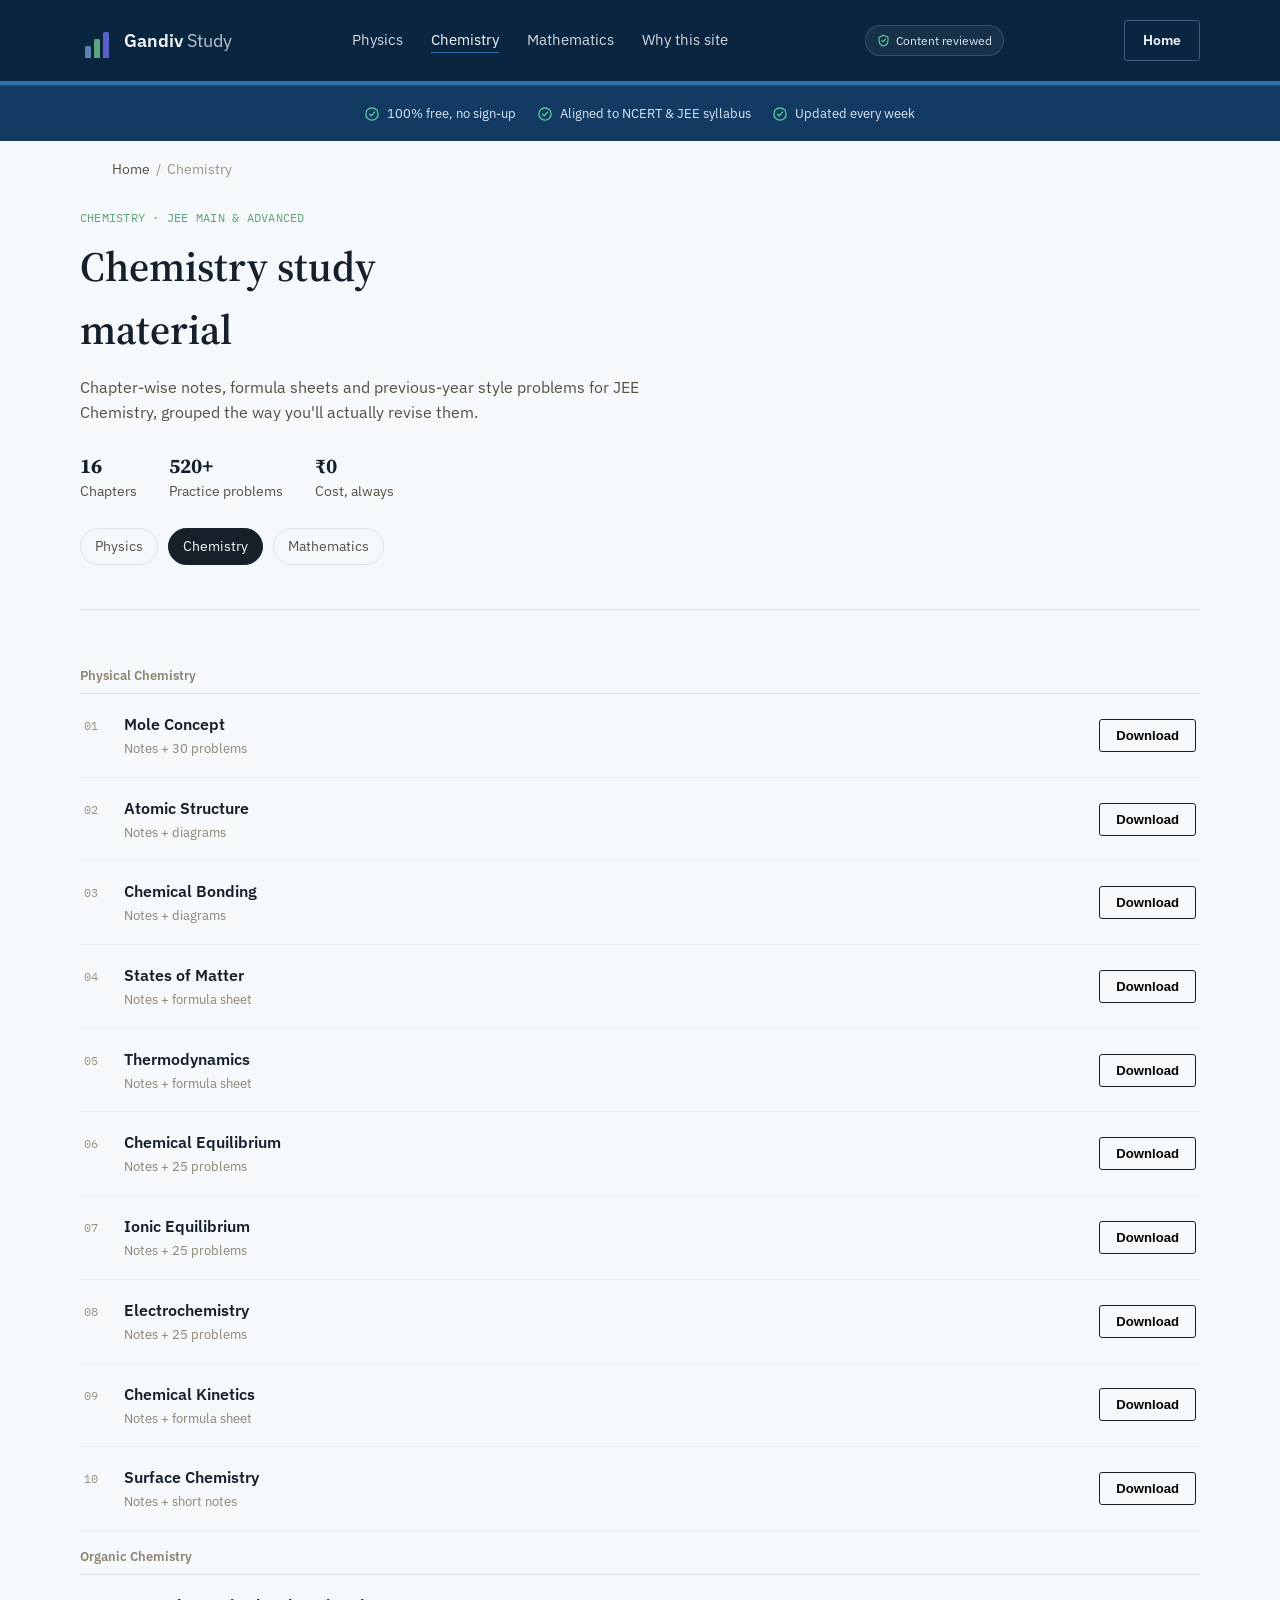
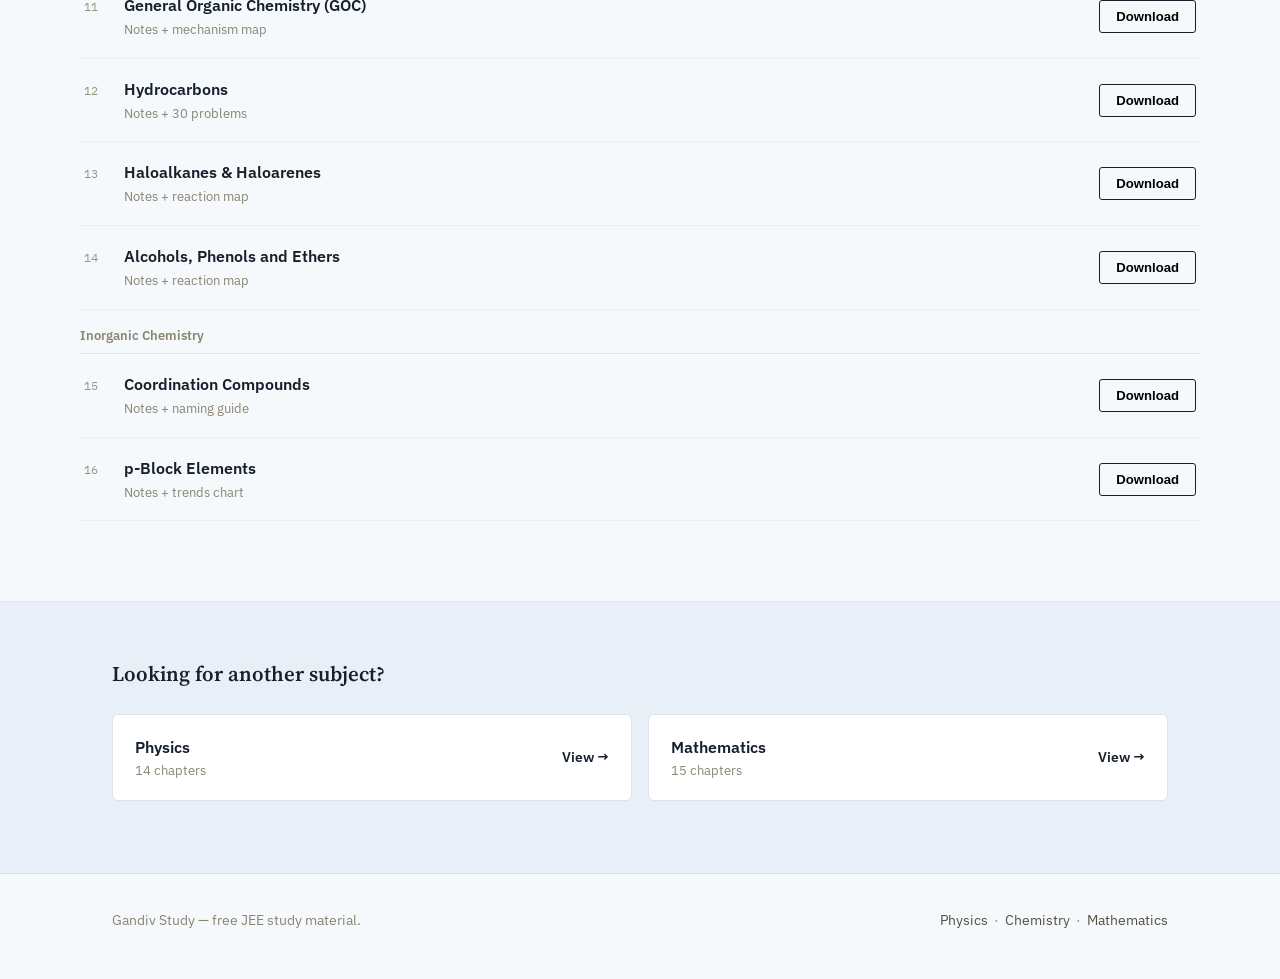
==== chemistry.html @ 2a43a939 "Add files via upload" ====
<!DOCTYPE html>
<html lang="en">
<head>
<meta charset="UTF-8">
<meta name="viewport" content="width=device-width, initial-scale=1.0">
<title>Chemistry — Gandiv Study</title>
<meta name="description" content="Free JEE Chemistry notes, formula sheets and practice problems across Physical, Organic and Inorganic Chemistry.">
<meta name="robots" content="index, follow">
<link rel="canonical" href="https://gurujeestudy.netlify.app/chemistry.html">
<link rel="icon" href="data:image/svg+xml,%3Csvg xmlns='http://www.w3.org/2000/svg' viewBox='0 0 32 32'%3E%3Crect width='32' height='32' rx='6' fill='%2316213E'/%3E%3Crect x='6' y='18' width='5' height='9' rx='1' fill='%235B84B1'/%3E%3Crect x='13.5' y='13' width='5' height='14' rx='1' fill='%235FA37B'/%3E%3Crect x='21' y='7' width='5' height='20' rx='1' fill='%23E8A33D'/%3E%3C/svg%3E">
<link rel="preconnect" href="https://fonts.googleapis.com">
<link href="https://fonts.googleapis.com/css2?family=Source+Serif+4:opsz,wght@8..60,400;8..60,600;8..60,700&family=IBM+Plex+Sans:wght@400;500;600;700&family=IBM+Plex+Mono:wght@500&display=swap" rel="stylesheet">
<link rel="stylesheet" href="style.css">
</head>
<body>

<header>
  <div class="wrap nav">
    <a href="index.html" class="brand">
      <span class="mark">
        <span class="bar" style="height:12px; background:#5B84B1;"></span>
        <span class="bar" style="height:19px; background:#5FA37B;"></span>
        <span class="bar" style="height:26px; background:var(--indigo);"></span>
      </span>
      <span class="word">Gandiv<span class="light">Study</span></span>
    </a>
    <nav class="links">
      <a href="physics.html">Physics</a>
      <a href="chemistry.html" style="opacity:1; border-color:var(--blue);">Chemistry</a>
      <a href="maths.html">Mathematics</a>
      <a href="index.html#why">Why this site</a>
    </nav>
    <span class="verified-chip"><svg width="13" height="13" viewBox="0 0 16 16" fill="none"><path d="M8 1.5l5.5 2.4v4c0 3.6-2.4 6-5.5 6.8-3.1-.8-5.5-3.2-5.5-6.8v-4L8 1.5z" stroke="#5FD9A4" stroke-width="1.3" stroke-linejoin="round"/><path d="M5.8 8l1.6 1.6L10.4 6.4" stroke="#5FD9A4" stroke-width="1.3" stroke-linecap="round" stroke-linejoin="round"/></svg>Content reviewed</span>
    <a href="index.html" class="btn btn-ghost" style="padding:9px 18px; font-size:0.88rem;">Home</a>
  </div>
</header>
<div class="trust-strip compact">
  <div class="wrap">
    <div class="trust-badge">
      <svg width="14" height="14" viewBox="0 0 16 16" fill="none"><circle cx="8" cy="8" r="7" stroke="#5FD9A4" stroke-width="1.4"/><path d="M5 8.2l2 2 4-4.4" stroke="#5FD9A4" stroke-width="1.4" stroke-linecap="round" stroke-linejoin="round"/></svg>
      100% free, no sign-up
    </div>
    <div class="trust-badge">
      <svg width="14" height="14" viewBox="0 0 16 16" fill="none"><circle cx="8" cy="8" r="7" stroke="#5FD9A4" stroke-width="1.4"/><path d="M5 8.2l2 2 4-4.4" stroke="#5FD9A4" stroke-width="1.4" stroke-linecap="round" stroke-linejoin="round"/></svg>
      Aligned to NCERT & JEE syllabus
    </div>
    <div class="trust-badge">
      <svg width="14" height="14" viewBox="0 0 16 16" fill="none"><circle cx="8" cy="8" r="7" stroke="#5FD9A4" stroke-width="1.4"/><path d="M5 8.2l2 2 4-4.4" stroke="#5FD9A4" stroke-width="1.4" stroke-linecap="round" stroke-linejoin="round"/></svg>
      Updated every week
    </div>
  </div>
</div>


<div class="wrap">
  <div class="breadcrumb"><a href="index.html">Home</a> &nbsp;/&nbsp; Chemistry</div>
</div>

<section class="subject-hero wrap">
  <div class="eyebrow" style="color:#5FA37B;">CHEMISTRY &middot; JEE MAIN & ADVANCED</div>
  <h1>Chemistry study material</h1>
  <p>Chapter-wise notes, formula sheets and previous-year style problems for JEE Chemistry, grouped the way you'll actually revise them.</p>
  <div class="quick-stats">
    <div><strong>16</strong>Chapters</div>
    <div><strong>520+</strong>Practice problems</div>
    <div><strong>&#8377;0</strong>Cost, always</div>
  </div>
  <div class="subject-switch">
    <a href="physics.html">Physics</a>
    <a href="chemistry.html" class="active">Chemistry</a>
    <a href="maths.html">Mathematics</a>
  </div>
</section>

<section class="chapter-list wrap">
  <div class="group-label">Physical Chemistry</div>
  <div class="chapter-row">
    <div class="left">
      <span class="idx">01</span>
      <div>
        <div class="name">Mole Concept</div>
        <div class="meta">Notes + 30 problems</div>
      </div>
    </div>
    <button class="dl">Download</button>
  </div>
  <div class="chapter-row">
    <div class="left">
      <span class="idx">02</span>
      <div>
        <div class="name">Atomic Structure</div>
        <div class="meta">Notes + diagrams</div>
      </div>
    </div>
    <button class="dl">Download</button>
  </div>
  <div class="chapter-row">
    <div class="left">
      <span class="idx">03</span>
      <div>
        <div class="name">Chemical Bonding</div>
        <div class="meta">Notes + diagrams</div>
      </div>
    </div>
    <button class="dl">Download</button>
  </div>
  <div class="chapter-row">
    <div class="left">
      <span class="idx">04</span>
      <div>
        <div class="name">States of Matter</div>
        <div class="meta">Notes + formula sheet</div>
      </div>
    </div>
    <button class="dl">Download</button>
  </div>
  <div class="chapter-row">
    <div class="left">
      <span class="idx">05</span>
      <div>
        <div class="name">Thermodynamics</div>
        <div class="meta">Notes + formula sheet</div>
      </div>
    </div>
    <button class="dl">Download</button>
  </div>
  <div class="chapter-row">
    <div class="left">
      <span class="idx">06</span>
      <div>
        <div class="name">Chemical Equilibrium</div>
        <div class="meta">Notes + 25 problems</div>
      </div>
    </div>
    <button class="dl">Download</button>
  </div>
  <div class="chapter-row">
    <div class="left">
      <span class="idx">07</span>
      <div>
        <div class="name">Ionic Equilibrium</div>
        <div class="meta">Notes + 25 problems</div>
      </div>
    </div>
    <button class="dl">Download</button>
  </div>
  <div class="chapter-row">
    <div class="left">
      <span class="idx">08</span>
      <div>
        <div class="name">Electrochemistry</div>
        <div class="meta">Notes + 25 problems</div>
      </div>
    </div>
    <button class="dl">Download</button>
  </div>
  <div class="chapter-row">
    <div class="left">
      <span class="idx">09</span>
      <div>
        <div class="name">Chemical Kinetics</div>
        <div class="meta">Notes + formula sheet</div>
      </div>
    </div>
    <button class="dl">Download</button>
  </div>
  <div class="chapter-row">
    <div class="left">
      <span class="idx">10</span>
      <div>
        <div class="name">Surface Chemistry</div>
        <div class="meta">Notes + short notes</div>
      </div>
    </div>
    <button class="dl">Download</button>
  </div>
  <div class="group-label">Organic Chemistry</div>
  <div class="chapter-row">
    <div class="left">
      <span class="idx">11</span>
      <div>
        <div class="name">General Organic Chemistry (GOC)</div>
        <div class="meta">Notes + mechanism map</div>
      </div>
    </div>
    <button class="dl">Download</button>
  </div>
  <div class="chapter-row">
    <div class="left">
      <span class="idx">12</span>
      <div>
        <div class="name">Hydrocarbons</div>
        <div class="meta">Notes + 30 problems</div>
      </div>
    </div>
    <button class="dl">Download</button>
  </div>
  <div class="chapter-row">
    <div class="left">
      <span class="idx">13</span>
      <div>
        <div class="name">Haloalkanes & Haloarenes</div>
        <div class="meta">Notes + reaction map</div>
      </div>
    </div>
    <button class="dl">Download</button>
  </div>
  <div class="chapter-row">
    <div class="left">
      <span class="idx">14</span>
      <div>
        <div class="name">Alcohols, Phenols and Ethers</div>
        <div class="meta">Notes + reaction map</div>
      </div>
    </div>
    <button class="dl">Download</button>
  </div>
  <div class="group-label">Inorganic Chemistry</div>
  <div class="chapter-row">
    <div class="left">
      <span class="idx">15</span>
      <div>
        <div class="name">Coordination Compounds</div>
        <div class="meta">Notes + naming guide</div>
      </div>
    </div>
    <button class="dl">Download</button>
  </div>
  <div class="chapter-row">
    <div class="left">
      <span class="idx">16</span>
      <div>
        <div class="name">p-Block Elements</div>
        <div class="meta">Notes + trends chart</div>
      </div>
    </div>
    <button class="dl">Download</button>
  </div>
</section>

<section class="other-subjects">
  <div class="wrap">
    <h2>Looking for another subject?</h2>
    <div class="other-cards">
      <a href="physics.html" class="other-card" style="text-decoration:none; color:inherit;">
        <div>
          <div class="name">Physics</div>
          <div class="count">14 chapters</div>
        </div>
        <span class="go">View &rarr;</span>
      </a>
      <a href="maths.html" class="other-card" style="text-decoration:none; color:inherit;">
        <div>
          <div class="name">Mathematics</div>
          <div class="count">15 chapters</div>
        </div>
        <span class="go">View &rarr;</span>
      </a>
    </div>
  </div>
</section>

<footer>
  <div class="wrap foot-row">
    <div>Gandiv Study — free JEE study material.</div>
    <div><a href="physics.html">Physics</a> &nbsp;&middot;&nbsp; <a href="chemistry.html">Chemistry</a> &nbsp;&middot;&nbsp; <a href="maths.html">Mathematics</a></div>
  </div>
</footer>

</body>
</html>
---- style.css ----
:root{
    --navy: #0A2540;
    --navy-deep: #06192C;
    --navy-mid: #123A63;
    --paper: #F6F9FC;
    --paper-dim: #E9EFF6;
    --ink: #16202B;
    --blue: #2F6FB0;
    --blue-deep: #1F5488;
    --blue-tint: #E6EFF9;
    --indigo: #5B5FC7;
    --line: #DCE3EC;
    --green: #1E8A5F;
  }
  *{box-sizing:border-box; margin:0; padding:0;}
  html{scroll-behavior:smooth;}
  body{
    background:var(--paper);
    color:var(--ink);
    font-family:'IBM Plex Sans', sans-serif;
    line-height:1.5;
    -webkit-font-smoothing:antialiased;
  }
  h1,h2,h3,.serif{ font-family:'Source Serif 4', serif; }
  a{ color:inherit; text-decoration:none; }
  img{max-width:100%; display:block;}
  .wrap{ max-width:1120px; margin:0 auto; padding:0 32px; }
  @media (max-width:640px){ .wrap{padding:0 20px;} }

  /* Skip link / focus */
  a:focus-visible, button:focus-visible{ outline:3px solid var(--blue); outline-offset:2px; }

  /* ---------- HEADER ---------- */
  header{
    background:var(--navy);
    color:var(--paper);
    border-bottom:4px solid var(--blue);
  }
  .nav{
    display:flex; align-items:center; justify-content:space-between;
    padding:20px 0;
  }
  .brand{ display:flex; align-items:center; gap:10px; font-size:1.15rem; font-weight:600; }
  .brand .mark{
    width:34px; height:34px;
    display:flex; align-items:flex-end; justify-content:center; gap:3px;
  }
  .brand .mark .bar{ width:6px; border-radius:1.5px 1.5px 0 0; }
  .brand .word{ font-weight:600; }
  .brand .word .light{ font-weight:400; opacity:0.75; margin-left:4px; }
  nav.links{ display:flex; gap:28px; font-size:0.95rem; }
  nav.links a{ opacity:0.85; border-bottom:1px solid transparent; padding-bottom:2px; }
  nav.links a:hover{ opacity:1; border-color:var(--blue); }
  @media (max-width:720px){ nav.links{ display:none; } }

  /* ---------- HERO ---------- */
  .hero{
    background:var(--navy);
    color:var(--paper);
    position:relative;
    overflow:hidden;
  }
  .hero .wrap{
    padding:64px 32px 0;
    display:grid;
    grid-template-columns: 1.1fr 0.9fr;
    gap:40px;
    align-items:end;
  }
  @media (max-width:900px){ .hero .wrap{ grid-template-columns:1fr; padding-bottom:24px; } }

  .hero-copy .eyebrow{
    color:var(--blue);
    font-size:0.92rem;
    font-weight:500;
    margin-bottom:14px;
  }
  .hero-copy h1{
    font-size:clamp(2.1rem, 4.5vw, 3.2rem);
    line-height:1.12;
    font-weight:600;
    max-width:14ch;
  }
  .hero-copy p{
    margin-top:20px;
    max-width:46ch;
    font-size:1.05rem;
    color:#D9DCE6;
  }
  .hero-actions{ margin-top:32px; display:flex; gap:16px; flex-wrap:wrap; }
  .btn{
    display:inline-block;
    padding:13px 24px;
    font-weight:600;
    font-size:0.98rem;
    border-radius:3px;
    cursor:pointer;
    border:1px solid transparent;
  }
  .btn-primary{ background:var(--blue); color:#fff; }
  .btn-primary:hover{ background:var(--blue-deep); }
  .btn-ghost{ border-color:#4A567A; color:var(--paper); }
  .btn-ghost:hover{ border-color:var(--paper); }

  /* Timetable motif */
  .timetable{
    background:var(--paper);
    border-radius:6px 6px 0 0;
    padding:20px 20px 0;
    box-shadow:0 20px 50px rgba(0,0,0,0.35);
    transform: translateY(4px);
  }
  .timetable .tt-head{
    display:flex; justify-content:space-between; align-items:baseline;
    border-bottom:2px solid var(--ink);
    padding-bottom:10px; margin-bottom:10px;
  }
  .timetable .tt-head span{ font-family:'IBM Plex Mono', monospace; font-size:0.78rem; color:#6b6455;}
  .tt-row{
    display:flex; justify-content:space-between; align-items:center;
    padding:11px 0; border-bottom:1px solid var(--line);
    font-size:0.92rem;
  }
  .tt-row:last-child{ border-bottom:none; }
  .tt-row .subj{ font-weight:600; }
  .tt-row .tag{
    font-family:'IBM Plex Mono', monospace; font-size:0.72rem;
    padding:3px 8px; border-radius:3px; background:var(--paper-dim); color:#555;
  }
  .tt-row .tag.physics{ background:#E4EEF7; color:#28517A; }
  .tt-row .tag.chem{ background:#EAF3EA; color:#2E6B45; }
  .tt-row .tag.maths{ background:#ECEBFB; color:var(--indigo); }

  /* ---------- STRIP STATS ---------- */
  .stats{
    background:var(--paper-dim);
    border-bottom:1px solid var(--line);
  }
  .stats .wrap{
    display:flex; gap:0; padding:22px 32px;
    flex-wrap:wrap;
  }
  .stat{
    flex:1; min-width:150px;
    padding:0 24px;
    border-left:1px solid var(--line);
  }
  .stat:first-child{ border-left:none; padding-left:0; }
  .stat .num{ font-family:'Source Serif 4', serif; font-size:1.7rem; font-weight:600; }
  .stat .label{ font-size:0.85rem; color:#6b6455; margin-top:2px; }

  /* ---------- SUBJECT SECTION ---------- */
  section.subjects{ padding:80px 0 40px; }
  .section-head{ max-width:56ch; margin-bottom:44px; }
  .section-head h2{ font-size:1.9rem; font-weight:600; }
  .section-head p{ margin-top:12px; color:#544F42; font-size:1.02rem; }

  .subject-grid{
    display:grid;
    grid-template-columns:repeat(3, 1fr);
    gap:0;
    border:1px solid var(--line);
    border-radius:6px;
    overflow:hidden;
  }
  @media (max-width:860px){ .subject-grid{ grid-template-columns:1fr; } }

  .subject-col{
    background:#fff;
    border-left:1px solid var(--line);
  }
  .subject-col:first-child{ border-left:none; }
  @media (max-width:860px){ .subject-col{ border-left:none; border-top:1px solid var(--line);} .subject-col:first-child{border-top:none;} }

  .subject-head{
    padding:22px 24px;
    border-bottom:1px solid var(--line);
    display:flex; align-items:center; gap:12px;
  }
  .subject-head .dot{ width:10px; height:10px; border-radius:2px; }
  .physics-dot{ background:#28517A; }
  .chem-dot{ background:#2E6B45; }
  .maths-dot{ background:var(--indigo); }
  .subject-head h3{ font-size:1.15rem; font-weight:600; }
  .subject-head .count{ margin-left:auto; font-family:'IBM Plex Mono', monospace; font-size:0.78rem; color:#8a8471; }

  .chapter{
    display:flex; align-items:center; justify-content:space-between;
    padding:15px 24px;
    border-bottom:1px solid var(--paper-dim);
    font-size:0.94rem;
    gap:12px;
  }
  .chapter:last-child{ border-bottom:none; }
  .chapter .name{ flex:1; }
  .chapter .meta{ font-size:0.76rem; color:#8a8471; margin-top:2px; }
  .dl{
    flex-shrink:0;
    font-size:0.82rem; font-weight:600;
    padding:7px 13px;
    border:1px solid var(--ink);
    border-radius:3px;
    background:transparent;
  }
  .dl:hover{ background:var(--ink); color:var(--paper); }

  /* ---------- WHY SECTION ---------- */
  section.why{ padding:70px 0; background:var(--paper-dim); border-top:1px solid var(--line); border-bottom:1px solid var(--line); }
  .why-grid{
    display:grid; grid-template-columns:repeat(3, 1fr); gap:36px; margin-top:40px;
  }
  @media (max-width:860px){ .why-grid{ grid-template-columns:1fr; } }
  .why-item .num{ font-family:'IBM Plex Mono', monospace; color:var(--blue-deep); font-size:0.85rem; }
  .why-item h3{ margin-top:10px; font-size:1.15rem; font-weight:600; }
  .why-item p{ margin-top:8px; color:#544F42; font-size:0.94rem; }

  /* ---------- CTA ---------- */
  section.cta{ padding:80px 0; text-align:left; }
  .cta-box{
    background:var(--navy); color:var(--paper);
    border-radius:8px;
    padding:48px;
    display:flex; align-items:center; justify-content:space-between; gap:32px;
    flex-wrap:wrap;
  }
  .cta-box h2{ font-size:1.6rem; font-weight:600; max-width:22ch; }
  .cta-box p{ margin-top:10px; color:#c9cede; max-width:40ch; }

  /* ---------- FOOTER ---------- */
  footer{ padding:36px 0 48px; border-top:1px solid var(--line); }
  .foot-row{ display:flex; justify-content:space-between; flex-wrap:wrap; gap:16px; font-size:0.85rem; color:#8a8471; }
  .foot-row a{ color:#544F42; }
  .foot-row a:hover{ color:var(--ink); }

  @media (prefers-reduced-motion: reduce){ html{scroll-behavior:auto;} }

/* ---------- SUBJECT PAGE ---------- */
.breadcrumb{
  font-size:0.85rem; color:#9a947f;
  padding:18px 0 0;
}
.breadcrumb a{ color:#544F42; }
.breadcrumb a:hover{ color:var(--ink); }

.subject-hero{
  padding:28px 0 44px;
  border-bottom:1px solid var(--line);
}
.subject-hero .eyebrow{
  font-family:'IBM Plex Mono', monospace;
  font-size:0.78rem;
  letter-spacing:0.02em;
}
.subject-hero h1{
  font-size:clamp(1.9rem, 4vw, 2.6rem);
  font-weight:600;
  margin-top:10px;
  max-width:20ch;
}
.subject-hero p{
  margin-top:14px;
  max-width:56ch;
  color:#544F42;
  font-size:1.02rem;
}
.subject-hero .quick-stats{
  display:flex; gap:32px; margin-top:26px; flex-wrap:wrap;
}
.subject-hero .quick-stats div{ font-size:0.88rem; color:#544F42; }
.subject-hero .quick-stats strong{ font-family:'Source Serif 4', serif; font-size:1.3rem; display:block; color:var(--ink); }

.subject-switch{
  display:flex; gap:10px; margin-top:26px; flex-wrap:wrap;
}
.subject-switch a{
  font-size:0.85rem; padding:7px 14px; border-radius:20px;
  border:1px solid var(--line); color:#544F42;
}
.subject-switch a.active{
  background:var(--ink); color:var(--paper); border-color:var(--ink);
}
.subject-switch a:hover:not(.active){ border-color:#9a947f; color:var(--ink); }

.chapter-list{ padding:48px 0 80px; }
.group-label{
  font-size:0.8rem; font-weight:600; color:#8a8471;
  padding:8px 0; margin-top:8px;
  border-bottom:1px solid var(--line);
}
.group-label:first-child{ margin-top:0; }

.chapter-row{
  display:flex; align-items:center; justify-content:space-between;
  padding:18px 4px;
  border-bottom:1px solid var(--paper-dim);
  gap:16px;
}
.chapter-row .left{ display:flex; align-items:baseline; gap:14px; }
.chapter-row .idx{
  font-family:'IBM Plex Mono', monospace; font-size:0.78rem; color:#9a947f;
  width:26px; flex-shrink:0;
}
.chapter-row .name{ font-weight:600; font-size:1rem; }
.chapter-row .meta{ font-size:0.82rem; color:#8a8471; margin-top:3px; }
.chapter-row .dl{
  flex-shrink:0; font-size:0.82rem; font-weight:600;
  padding:8px 16px; border:1px solid var(--ink); border-radius:3px; background:transparent;
}
.chapter-row .dl:hover{ background:var(--ink); color:var(--paper); }

.other-subjects{
  padding:56px 0 72px; background:var(--paper-dim);
  border-top:1px solid var(--line);
}
.other-subjects h2{ font-size:1.3rem; font-weight:600; }
.other-cards{ display:grid; grid-template-columns:repeat(2, 1fr); gap:16px; margin-top:24px; }
.other-card{
  background:#fff; border:1px solid var(--line); border-radius:6px;
  padding:20px 22px; display:flex; align-items:center; justify-content:space-between;
}
.other-card .name{ font-weight:600; font-size:1.02rem; }
.other-card .count{ font-size:0.8rem; color:#8a8471; margin-top:2px; }
.other-card .go{ font-size:0.85rem; font-weight:600; }

/* ---------- TRUST STRIP ---------- */
.trust-strip{
  background:var(--navy-mid);
  border-top:1px solid rgba(255,255,255,0.08);
}
.trust-strip .wrap{
  display:flex; flex-wrap:wrap; gap:14px;
  padding:18px 32px;
  justify-content:center;
}
.trust-badge{
  display:flex; align-items:center; gap:8px;
  color:#DCE7F5;
  font-size:0.85rem;
  padding:6px 4px;
}
.trust-badge svg{ flex-shrink:0; }

/* ---------- TESTIMONIALS ---------- */
section.testimonials{ padding:70px 0; }
.testimonial-grid{
  display:grid; grid-template-columns:repeat(3, 1fr); gap:24px; margin-top:40px;
}
@media (max-width:860px){ .testimonial-grid{ grid-template-columns:1fr; } }
.testimonial-card{
  background:#fff; border:1px solid var(--line); border-radius:8px;
  padding:26px 24px;
}
.testimonial-card .quote{
  font-size:0.96rem; color:var(--ink); line-height:1.6;
}
.testimonial-card .who{
  margin-top:18px; display:flex; align-items:center; gap:10px;
}
.testimonial-card .avatar{
  width:36px; height:36px; border-radius:50%;
  background:var(--blue-tint); color:var(--blue-deep);
  display:flex; align-items:center; justify-content:center;
  font-family:'Source Serif 4', serif; font-weight:600; font-size:0.9rem;
}
.testimonial-card .name{ font-size:0.88rem; font-weight:600; }
.testimonial-card .role{ font-size:0.78rem; color:#8a8471; }

/* ---------- CREDIBILITY NOTE ---------- */
.credibility{
  background:var(--blue-tint);
  border:1px solid #CFE0F2;
  border-radius:8px;
  padding:22px 26px;
  display:flex; align-items:flex-start; gap:16px;
  margin-top:44px;
}
.credibility svg{ flex-shrink:0; margin-top:2px; }
.credibility p{ font-size:0.92rem; color:#294A6B; line-height:1.55; }
.credibility strong{ color:var(--navy); }

/* ---------- HEADER VERIFIED CHIP ---------- */
.verified-chip{
  display:inline-flex; align-items:center; gap:6px;
  font-size:0.78rem; color:#DCE7F5;
  background:rgba(255,255,255,0.06);
  border:1px solid rgba(255,255,255,0.14);
  padding:5px 11px; border-radius:20px;
  margin-left:16px;
}
@media (max-width:900px){ .verified-chip{ display:none; } }

/* Subject page compact trust strip */
.trust-strip.compact .wrap{ padding:12px 32px; }
.trust-strip.compact .trust-badge{ font-size:0.8rem; }

/* ---------- SPECIAL THANKS ---------- */
.special-thanks{
  background:var(--navy);
  border-radius:10px;
  padding:52px 48px;
  margin-top:44px;
  display:flex;
  align-items:center;
  gap:40px;
  position:relative;
  overflow:hidden;
}
.special-thanks::before{
  content:"";
  position:absolute;
  top:0; left:0; right:0; height:4px;
  background:linear-gradient(90deg, var(--indigo), var(--blue), var(--green));
}
.special-thanks .photo{
  flex-shrink:0;
  width:150px; height:150px;
  border-radius:50%;
  overflow:hidden;
  border:3px solid rgba(255,255,255,0.15);
  box-shadow:0 10px 30px rgba(0,0,0,0.35);
}
.special-thanks .photo img{
  width:100%; height:100%; object-fit:cover; display:block;
}
.special-thanks .text .label{
  font-family:'IBM Plex Mono', monospace;
  font-size:0.75rem;
  letter-spacing:0.08em;
  color:#8FB3DB;
  text-transform:uppercase;
}
.special-thanks .text h2{
  font-family:'Source Serif 4', serif;
  font-weight:600;
  font-style:italic;
  font-size:clamp(1.3rem, 2.4vw, 1.7rem);
  line-height:1.5;
  color:var(--paper);
  margin-top:12px;
  max-width:46ch;
}
.special-thanks .text h2 .highlight{
  color:#8FB3DB;
  font-style:normal;
  font-weight:700;
}
@media (max-width:720px){
  .special-thanks{ flex-direction:column; text-align:center; padding:40px 28px; }
  .special-thanks .text h2{ max-width:none; }
}


/* ---------- SPECIAL THANKS: hero variant ---------- */
.special-thanks.in-hero{
  flex-direction:column;
  align-items:flex-start;
  gap:20px;
  margin-top:0;
  padding:32px 28px;
  border-radius:6px 6px 0 0;
  transform:translateY(4px);
  box-shadow:0 20px 50px rgba(0,0,0,0.35);
}
.special-thanks.in-hero .photo{
  width:84px; height:84px;
  margin:0 auto;
  align-self:center;
}
.special-thanks.in-hero .text{ text-align:center; width:100%; }
.special-thanks.in-hero .text h2{
  font-size:1.05rem;
  max-width:none;
}
@media (max-width:900px){
  .special-thanks.in-hero{ margin-top:24px; }
}

/* Emphasis text for key phrase inside Special Thanks */
.special-thanks .text h2 .shout{
  font-family:'Source Serif 4', serif;
  font-style:normal;
  font-weight:800;
  text-transform:uppercase;
  letter-spacing:0.03em;
  color:#fff;
}
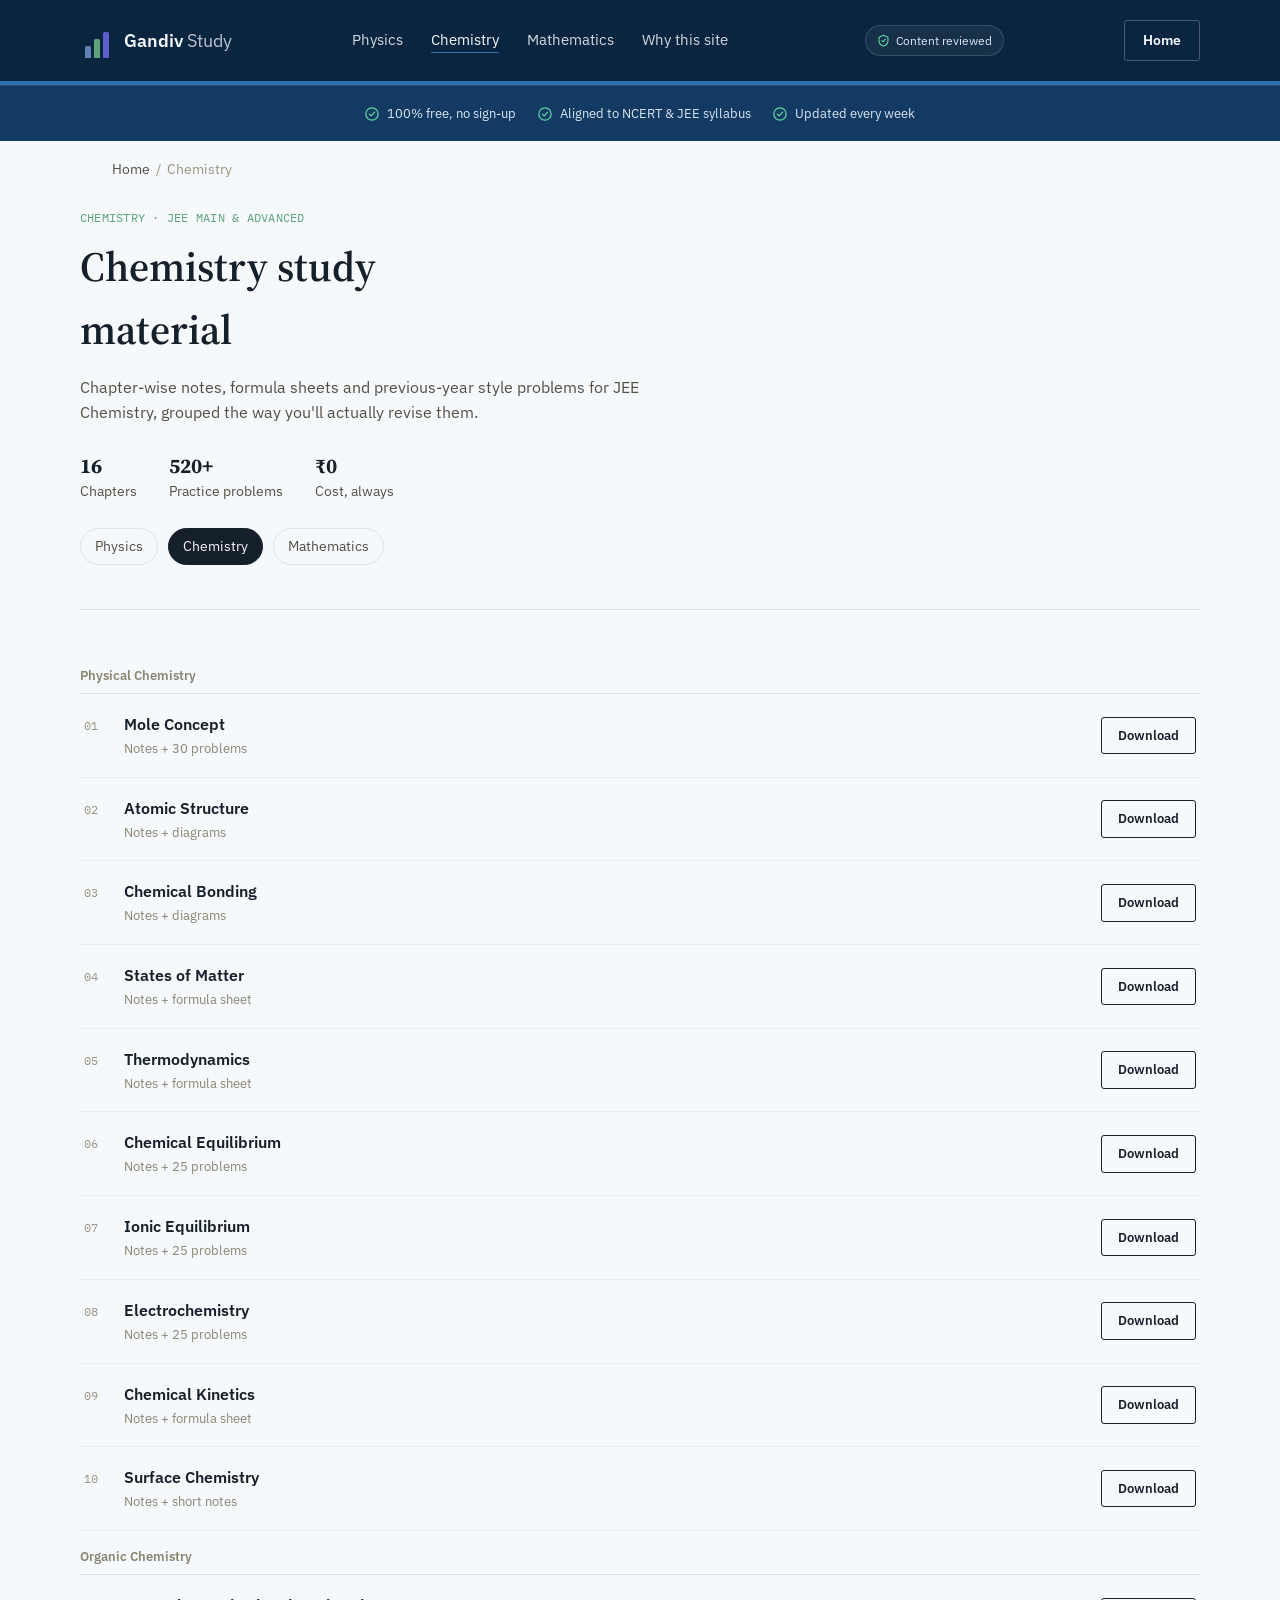
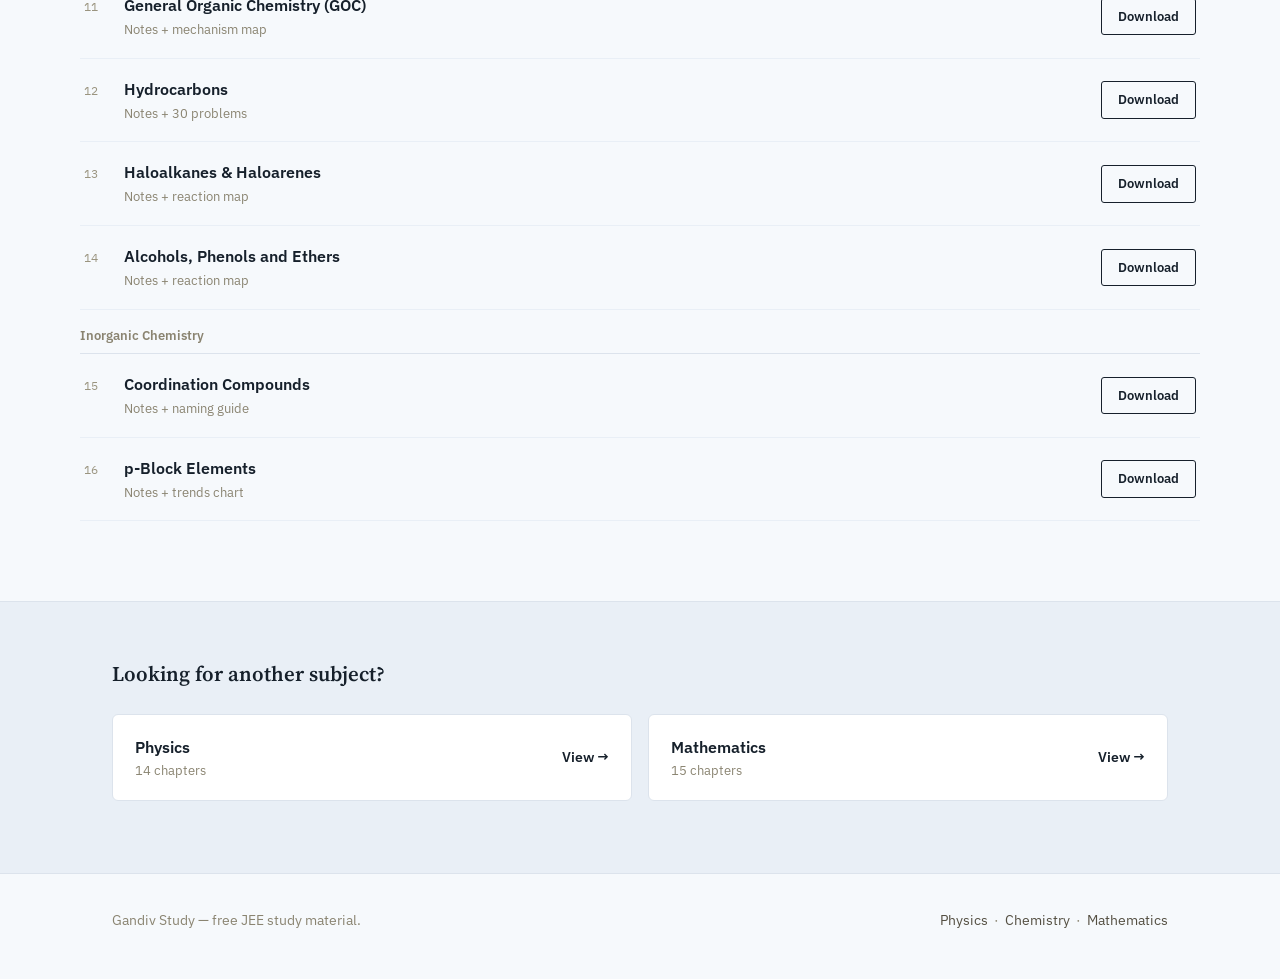
==== commit 2d1a5a93: "Add files via upload" ====
--- a/chemistry.html
+++ b/chemistry.html
@@ -82,7 +82,7 @@
         <div class="meta">Notes + 30 problems</div>
       </div>
     </div>
-    <button class="dl">Download</button>
+    <a class="dl" href="downloads/chemistry/mole-concept.pdf" download>Download</a>
   </div>
   <div class="chapter-row">
     <div class="left">
@@ -92,7 +92,7 @@
         <div class="meta">Notes + diagrams</div>
       </div>
     </div>
-    <button class="dl">Download</button>
+    <a class="dl" href="downloads/chemistry/atomic-structure.pdf" download>Download</a>
   </div>
   <div class="chapter-row">
     <div class="left">
@@ -102,7 +102,7 @@
         <div class="meta">Notes + diagrams</div>
       </div>
     </div>
-    <button class="dl">Download</button>
+    <a class="dl" href="downloads/chemistry/chemical-bonding.pdf" download>Download</a>
   </div>
   <div class="chapter-row">
     <div class="left">
@@ -112,7 +112,7 @@
         <div class="meta">Notes + formula sheet</div>
       </div>
     </div>
-    <button class="dl">Download</button>
+    <a class="dl" href="downloads/chemistry/states-of-matter.pdf" download>Download</a>
   </div>
   <div class="chapter-row">
     <div class="left">
@@ -122,7 +122,7 @@
         <div class="meta">Notes + formula sheet</div>
       </div>
     </div>
-    <button class="dl">Download</button>
+    <a class="dl" href="downloads/chemistry/thermo-chem.pdf" download>Download</a>
   </div>
   <div class="chapter-row">
     <div class="left">
@@ -132,7 +132,7 @@
         <div class="meta">Notes + 25 problems</div>
       </div>
     </div>
-    <button class="dl">Download</button>
+    <a class="dl" href="downloads/chemistry/chemical-equilibrium.pdf" download>Download</a>
   </div>
   <div class="chapter-row">
     <div class="left">
@@ -142,7 +142,7 @@
         <div class="meta">Notes + 25 problems</div>
       </div>
     </div>
-    <button class="dl">Download</button>
+    <a class="dl" href="downloads/chemistry/ionic-equilibrium.pdf" download>Download</a>
   </div>
   <div class="chapter-row">
     <div class="left">
@@ -152,7 +152,7 @@
         <div class="meta">Notes + 25 problems</div>
       </div>
     </div>
-    <button class="dl">Download</button>
+    <a class="dl" href="downloads/chemistry/electrochemistry.pdf" download>Download</a>
   </div>
   <div class="chapter-row">
     <div class="left">
@@ -162,7 +162,7 @@
         <div class="meta">Notes + formula sheet</div>
       </div>
     </div>
-    <button class="dl">Download</button>
+    <a class="dl" href="downloads/chemistry/chemical-kinetics.pdf" download>Download</a>
   </div>
   <div class="chapter-row">
     <div class="left">
@@ -172,7 +172,7 @@
         <div class="meta">Notes + short notes</div>
       </div>
     </div>
-    <button class="dl">Download</button>
+    <a class="dl" href="downloads/chemistry/surface-chemistry.pdf" download>Download</a>
   </div>
   <div class="group-label">Organic Chemistry</div>
   <div class="chapter-row">
@@ -183,7 +183,7 @@
         <div class="meta">Notes + mechanism map</div>
       </div>
     </div>
-    <button class="dl">Download</button>
+    <a class="dl" href="downloads/chemistry/goc.pdf" download>Download</a>
   </div>
   <div class="chapter-row">
     <div class="left">
@@ -193,7 +193,7 @@
         <div class="meta">Notes + 30 problems</div>
       </div>
     </div>
-    <button class="dl">Download</button>
+    <a class="dl" href="downloads/chemistry/hydrocarbons.pdf" download>Download</a>
   </div>
   <div class="chapter-row">
     <div class="left">
@@ -203,7 +203,7 @@
         <div class="meta">Notes + reaction map</div>
       </div>
     </div>
-    <button class="dl">Download</button>
+    <a class="dl" href="downloads/chemistry/haloalkanes.pdf" download>Download</a>
   </div>
   <div class="chapter-row">
     <div class="left">
@@ -213,7 +213,7 @@
         <div class="meta">Notes + reaction map</div>
       </div>
     </div>
-    <button class="dl">Download</button>
+    <a class="dl" href="downloads/chemistry/alcohols-phenols-ethers.pdf" download>Download</a>
   </div>
   <div class="group-label">Inorganic Chemistry</div>
   <div class="chapter-row">
@@ -224,7 +224,7 @@
         <div class="meta">Notes + naming guide</div>
       </div>
     </div>
-    <button class="dl">Download</button>
+    <a class="dl" href="downloads/chemistry/coordination-compounds.pdf" download>Download</a>
   </div>
   <div class="chapter-row">
     <div class="left">
@@ -234,7 +234,7 @@
         <div class="meta">Notes + trends chart</div>
       </div>
     </div>
-    <button class="dl">Download</button>
+    <a class="dl" href="downloads/chemistry/p-block.pdf" download>Download</a>
   </div>
 </section>
 
